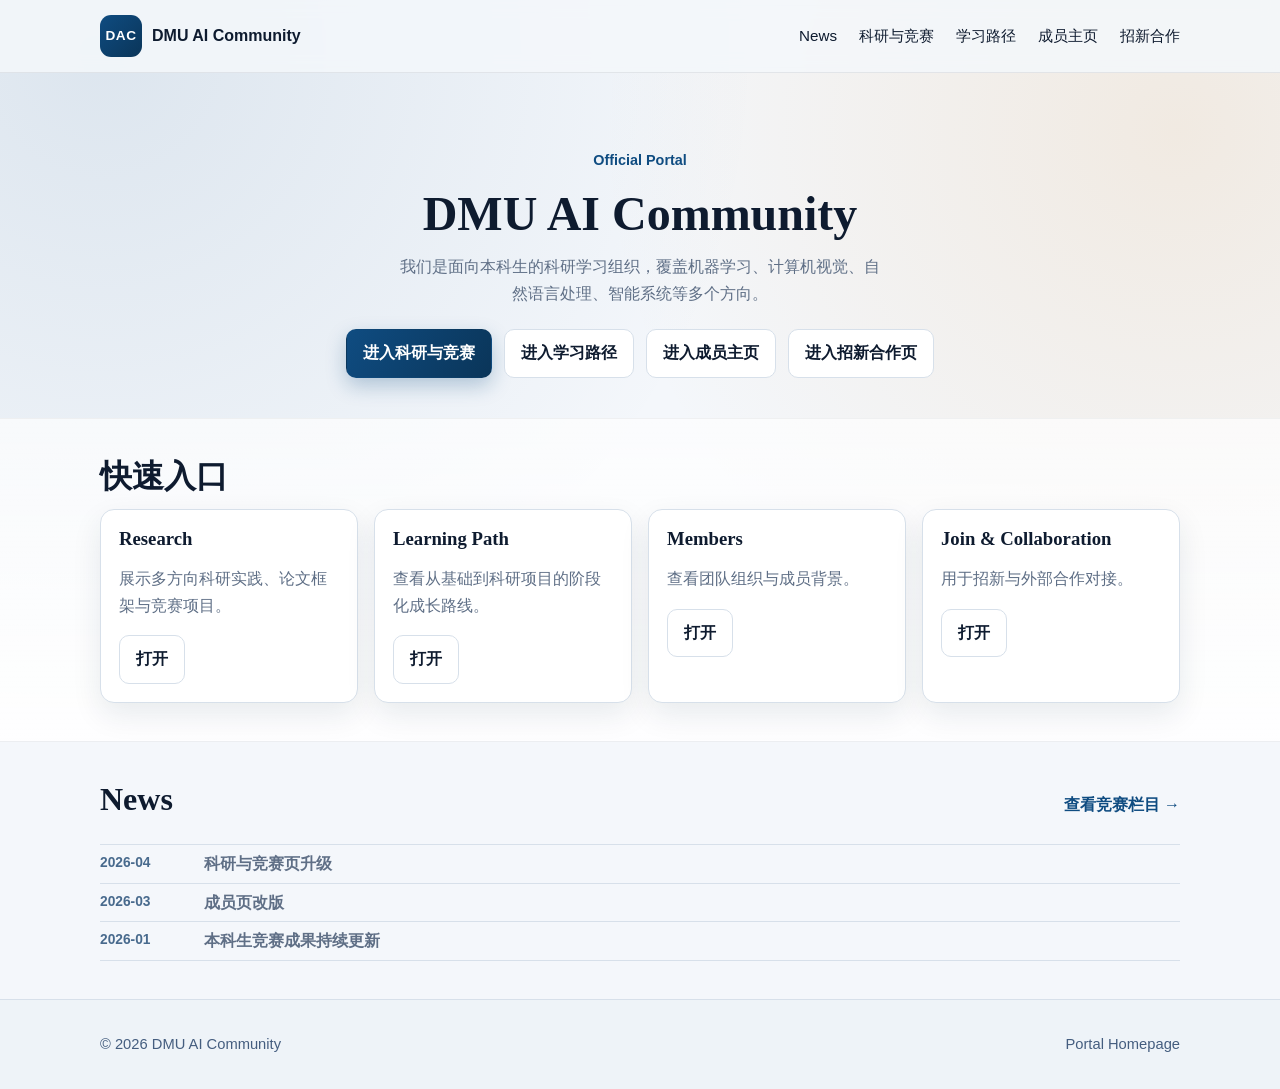
==== index.html @ ff01324c "DAC" ====
﻿<!doctype html>
<html lang="zh-CN">
<head>
  <meta charset="UTF-8" />
  <meta name="viewport" content="width=device-width, initial-scale=1.0" />
  <title>DMU AI Community | 本科生科研学习 Community</title>
  <meta name="description" content="DMU AI Community  门户首页。" />
  <link rel="stylesheet" href="./styles.css" />
</head>
<body class="portal-page">
  <header class="site-header" id="top">
    <div class="container nav-wrap">
      <a class="brand" href="./index.html">
        <span class="brand-mark">DAC</span>
        <span class="brand-text">DMU AI Community</span>
      </a>
      <button class="menu-btn" id="menuBtn" aria-label="切换导航">菜单</button>
      <nav id="nav" class="nav-links">
        <a href="#news">News</a>
        <a href="./research.html">科研与竞赛</a>
        <a href="./learning.html">学习路径</a>
        <a href="./members.html">成员主页</a>
        <a href="./collab.html">招新合作</a>
      </nav>
    </div>
  </header>

  <main>
    <section class="hero">
      <div class="container hero-grid">
        <div>
          <p class="eyebrow">Official Portal</p>
          <h1>DMU AI Community</h1>
          <p class="hero-sub">
            我们是面向本科生的科研学习组织，覆盖机器学习、计算机视觉、自然语言处理、智能系统等多个方向。
          </p>
          <div class="hero-actions">
            <a class="btn btn-primary" href="./research.html">进入科研与竞赛</a>
            <a class="btn btn-ghost" href="./learning.html">进入学习路径</a>
            <a class="btn btn-ghost" href="./members.html">进入成员主页</a>
            <a class="btn btn-ghost" href="./collab.html">进入招新合作页</a>
          </div>
        </div>
      </div>
    </section>

    <section class="section alt">
      <div class="container">
        <h2>快速入口</h2>
        <div class="cards four">
          <article class="card">
            <h3>Research</h3>
            <p>展示多方向科研实践、论文框架与竞赛项目。</p>
            <a class="btn btn-ghost" href="./research.html">打开</a>
          </article>
          <article class="card">
            <h3>Learning Path</h3>
            <p>查看从基础到科研项目的阶段化成长路线。</p>
            <a class="btn btn-ghost" href="./learning.html">打开</a>
          </article>
          <article class="card">
            <h3>Members</h3>
            <p>查看团队组织与成员背景。</p>
            <a class="btn btn-ghost" href="./members.html">打开</a>
          </article>
          <article class="card">
            <h3>Join & Collaboration</h3>
            <p>用于招新与外部合作对接。</p>
            <a class="btn btn-ghost" href="./collab.html">打开</a>
          </article>
        </div>
      </div>
    </section>

    <section class="section" id="news">
      <div class="container">
        <div class="section-head">
          <h2>News</h2>
          <a href="./research.html#competitions">查看竞赛栏目 →</a>
        </div>
        <ul class="news-list">
          <li>
            <span class="news-date">2026-04</span>
            <p class="news-title">科研与竞赛页升级</p>
          </li>
          <li>
            <span class="news-date">2026-03</span>
            <p class="news-title">成员页改版</p>
          </li>
          <li>
            <span class="news-date">2026-01</span>
            <p class="news-title">本科生竞赛成果持续更新</p>
          </li>
        </ul>
      </div>
    </section>
  </main>

  <footer class="site-footer">
    <div class="container footer-wrap">
      <p>© 2026 DMU AI Community </p>
      <p>Portal Homepage</p>
    </div>
  </footer>

  <script src="./script.js"></script>
</body>
</html>
---- styles.css ----
﻿:root {
  --bg: #f4f7fb;
  --surface: #ffffff;
  --ink: #0e1b2f;
  --muted: #5f6f86;
  --brand: #0f4c81;
  --brand-strong: #0a3559;
  --accent: #d98b2b;
  --line: #d7e0ea;
  --radius: 14px;
  --shadow: 0 12px 30px rgba(16, 44, 72, 0.09);
  --hero-glow-a: rgba(15, 76, 129, 0.08);
  --hero-glow-b: rgba(217, 139, 43, 0.1);
  --header-bg: rgba(244, 247, 251, 0.86);
}

* {
  box-sizing: border-box;
}

html {
  scroll-behavior: smooth;
}

body {
  margin: 0;
  font-family: "Segoe UI", "PingFang SC", "Hiragino Sans GB", "Microsoft YaHei", "Noto Sans CJK SC", sans-serif;
  color: var(--ink);
  background:
    radial-gradient(circle at 8% 5%, var(--hero-glow-a), transparent 42%),
    radial-gradient(circle at 92% 12%, var(--hero-glow-b), transparent 38%),
    var(--bg);
  line-height: 1.65;
}

body.portal-page {
  --brand: #0f4c81;
  --brand-strong: #0a3559;
  --accent: #d98b2b;
  --hero-glow-a: rgba(15, 76, 129, 0.1);
  --hero-glow-b: rgba(217, 139, 43, 0.12);
}

body.research-page {
  --brand: #005a56;
  --brand-strong: #013f3c;
  --accent: #c06f22;
  --hero-glow-a: rgba(0, 90, 86, 0.13);
  --hero-glow-b: rgba(192, 111, 34, 0.11);
}

body.members-page {
  --brand: #8b2f4b;
  --brand-strong: #682239;
  --accent: #2f6f8b;
  --hero-glow-a: rgba(139, 47, 75, 0.12);
  --hero-glow-b: rgba(47, 111, 139, 0.1);
}

body.collab-page {
  --brand: #7a5416;
  --brand-strong: #5c3f10;
  --accent: #1e6b5f;
  --hero-glow-a: rgba(122, 84, 22, 0.14);
  --hero-glow-b: rgba(30, 107, 95, 0.12);
}

body.learning-simple-page {
  background: #f7f9fc;
}

.container {
  width: min(1080px, 92%);
  margin: 0 auto;
}

.site-header {
  position: sticky;
  top: 0;
  z-index: 40;
  backdrop-filter: blur(8px);
  border-bottom: 1px solid rgba(14, 27, 47, 0.08);
  background: var(--header-bg);
}

.nav-wrap {
  display: flex;
  align-items: center;
  justify-content: space-between;
  min-height: 72px;
}

.brand {
  display: inline-flex;
  align-items: center;
  gap: 10px;
  text-decoration: none;
  color: inherit;
  font-weight: 600;
}

.brand-mark {
  display: inline-grid;
  place-items: center;
  width: 42px;
  height: 42px;
  border-radius: 11px;
  background: linear-gradient(135deg, var(--brand), var(--brand-strong));
  color: #fff;
  font-size: 0.85rem;
  letter-spacing: 0.04em;
}

.nav-links {
  display: flex;
  gap: 22px;
}

.nav-links a {
  color: var(--ink);
  text-decoration: none;
  font-weight: 500;
  font-size: 0.95rem;
}

.nav-links a:hover {
  color: var(--brand);
}

.menu-btn {
  display: none;
  border: 1px solid var(--line);
  background: #fff;
  color: var(--ink);
  border-radius: 10px;
  padding: 8px 12px;
}

.hero {
  padding: 76px 0 40px;
}

.hero-grid {
  display: block;
}

.hero-grid > div {
  max-width: 820px;
  margin: 0 auto;
  text-align: center;
}

.eyebrow {
  font-size: 0.9rem;
  color: var(--brand);
  font-weight: 600;
  margin: 0;
}

h1,
h2,
h3 {
  font-family: Georgia, "Times New Roman", "Songti SC", "SimSun", serif;
  line-height: 1.2;
  margin: 0 0 12px;
}

h1 {
  font-size: clamp(2rem, 4vw, 3rem);
  margin-top: 12px;
}

h2 {
  font-size: clamp(1.5rem, 2.5vw, 2rem);
}

.hero-sub {
  color: var(--muted);
  max-width: 54ch;
  margin: 0 auto;
}

.hero-actions {
  display: flex;
  gap: 12px;
  flex-wrap: wrap;
  justify-content: center;
  margin-top: 22px;
}

.btn {
  display: inline-block;
  text-decoration: none;
  font-weight: 600;
  padding: 10px 16px;
  border-radius: 10px;
  border: 1px solid transparent;
  transition: transform 0.2s ease, box-shadow 0.2s ease;
}

.btn:hover {
  transform: translateY(-1px);
}

.btn-primary {
  background: linear-gradient(120deg, var(--brand), var(--brand-strong));
  color: #fff;
  box-shadow: 0 8px 20px rgba(15, 76, 129, 0.27);
}

.btn-ghost {
  border-color: var(--line);
  color: var(--ink);
  background: #fff;
}

.hero-card,
.card,
.join-card {
  background: var(--surface);
  border: 1px solid var(--line);
  border-radius: var(--radius);
  box-shadow: var(--shadow);
}

.hero-card {
  padding: 20px;
  border-top: 4px solid var(--accent);
}

.hero-card ul {
  margin: 0;
  padding-left: 20px;
}

.section {
  padding: 38px 0;
}

.section.alt {
  background: linear-gradient(180deg, rgba(255, 255, 255, 0.66), rgba(255, 255, 255, 0.9));
  border-top: 1px solid rgba(14, 27, 47, 0.06);
  border-bottom: 1px solid rgba(14, 27, 47, 0.06);
}

.section p {
  color: var(--muted);
}

.section-head {
  display: flex;
  align-items: baseline;
  justify-content: space-between;
  gap: 16px;
}

.section-head a {
  color: var(--brand);
  text-decoration: none;
  font-weight: 600;
}

.path-list {
  margin: 10px 0 0;
  padding-left: 18px;
}

.path-list li {
  margin: 8px 0;
}

.path-list a {
  color: var(--brand);
  text-decoration: none;
}

.path-list a:hover {
  text-decoration: underline;
}

.learning-main .section {
  padding: 20px 0;
}

.learning-wrap {
  max-width: 760px;
}

.learning-wrap h1 {
  margin-bottom: 8px;
}

.learning-wrap h2 {
  font-size: 1.25rem;
  margin-bottom: 8px;
}

.news-list {
  list-style: none;
  padding: 0;
  margin: 14px 0 0;
  border-top: 1px solid var(--line);
}

.news-list li {
  display: grid;
  grid-template-columns: 92px 1fr;
  gap: 12px;
  padding: 8px 0;
  border-bottom: 1px solid var(--line);
}

.news-date {
  font-size: 0.86rem;
  color: #486a8d;
  font-weight: 600;
  line-height: 1.5;
}

.news-title {
  margin: 0;
  color: var(--ink);
  font-weight: 600;
  line-height: 1.35;
}

.chips {
  display: flex;
  flex-wrap: wrap;
  gap: 10px;
  margin-top: 14px;
}

.chips span {
  border: 1px solid var(--line);
  background: #fff;
  padding: 6px 12px;
  border-radius: 999px;
  font-size: 0.9rem;
  color: #32435d;
}

.cards {
  display: grid;
  gap: 16px;
  margin-top: 14px;
}

.cards.two {
  grid-template-columns: repeat(2, minmax(0, 1fr));
}

.cards.three {
  grid-template-columns: repeat(3, minmax(0, 1fr));
}

.cards.four {
  grid-template-columns: repeat(4, minmax(0, 1fr));
}

.card {
  padding: 18px;
}

.card h3 {
  margin-bottom: 8px;
}

.card-date {
  margin: 0 0 8px;
  font-size: 0.82rem;
  color: #436489;
  font-weight: 600;
}

.profile p {
  margin: 6px 0;
}

.member-grid {
  display: grid;
  gap: 16px;
  margin-top: 14px;
}

.members-grid-six {
  grid-template-columns: repeat(6, minmax(0, 1fr));
}

.advisor-card {
  padding: 12px;
  display: grid;
  grid-template-columns: 120px 1fr;
  align-items: center;
  gap: 14px;
}

.advisor-photo-link {
  display: block;
  border-radius: 12px;
  overflow: hidden;
  background: #f2f6fb;
}

.advisor-photo {
  width: 100%;
  aspect-ratio: 1 / 1;
  object-fit: cover;
  display: block;
}

.member-card {
  padding: 0;
  overflow: hidden;
}

.member-photo-link {
  display: block;
  background: #f2f6fb;
}

.member-photo {
  display: block;
  width: 100%;
  aspect-ratio: 4 / 5;
  object-fit: cover;
}

.member-meta {
  padding: 14px 16px 16px;
}

.member-meta h3 {
  margin-bottom: 6px;
}

.member-meta p {
  margin: 5px 0;
}

.compact-member .member-meta {
  padding: 10px;
}

.compact-member .member-meta h3 {
  font-size: 1rem;
  margin-bottom: 4px;
}

.compact-member .member-meta p {
  font-size: 0.86rem;
  line-height: 1.45;
}

.direction-thumb {
  display: block;
  width: 100%;
  margin-top: 10px;
  border-radius: 10px;
  border: 1px solid var(--line);
}

.direction-note {
  margin-top: 8px;
  font-size: 0.9rem;
}

.framework-list {
  display: grid;
  gap: 16px;
}

.paper-card {
  padding: 12px;
  display: grid;
  grid-template-columns: 1fr 1fr;
  gap: 14px;
  align-items: start;
}

.paper-figure {
  width: 100%;
  border-radius: 10px;
  border: 1px solid var(--line);
  background: #f4f7fb;
}

.paper-info p {
  margin: 6px 0;
}

.students {
  margin-top: 16px;
}

.join {
  padding-bottom: 52px;
}

.join-grid {
  display: grid;
  grid-template-columns: 1.15fr 0.85fr;
  gap: 20px;
}

.join-grid ul {
  margin: 8px 0 0;
  padding-left: 20px;
  color: var(--muted);
}

.join-card {
  padding: 18px;
  align-self: start;
  border-top: 4px solid var(--accent);
}

.site-footer {
  border-top: 1px solid var(--line);
  background: #eef3f8;
  padding: 18px 0;
}

.footer-wrap {
  display: flex;
  justify-content: space-between;
  gap: 18px;
  flex-wrap: wrap;
  font-size: 0.92rem;
  color: #445d7f;
}

@media (max-width: 900px) {
  .hero-grid,
  .join-grid,
  .cards.three,
  .cards.four,
  .cards.two,
  .members-grid-six {
    grid-template-columns: 1fr;
  }

  .news-list li {
    grid-template-columns: 1fr;
    gap: 4px;
  }

  .paper-card {
    grid-template-columns: 1fr;
  }

  .advisor-card {
    grid-template-columns: 90px 1fr;
  }

  .menu-btn {
    display: inline-block;
  }

  .nav-links {
    position: absolute;
    right: 4%;
    top: 70px;
    width: min(280px, 92vw);
    background: #fff;
    border: 1px solid var(--line);
    border-radius: 12px;
    padding: 12px;
    display: none;
    flex-direction: column;
    gap: 8px;
    box-shadow: var(--shadow);
  }

  .nav-links.open {
    display: flex;
  }
}

@media (max-width: 1280px) {
  .members-grid-six {
    grid-template-columns: repeat(3, minmax(0, 1fr));
  }
}
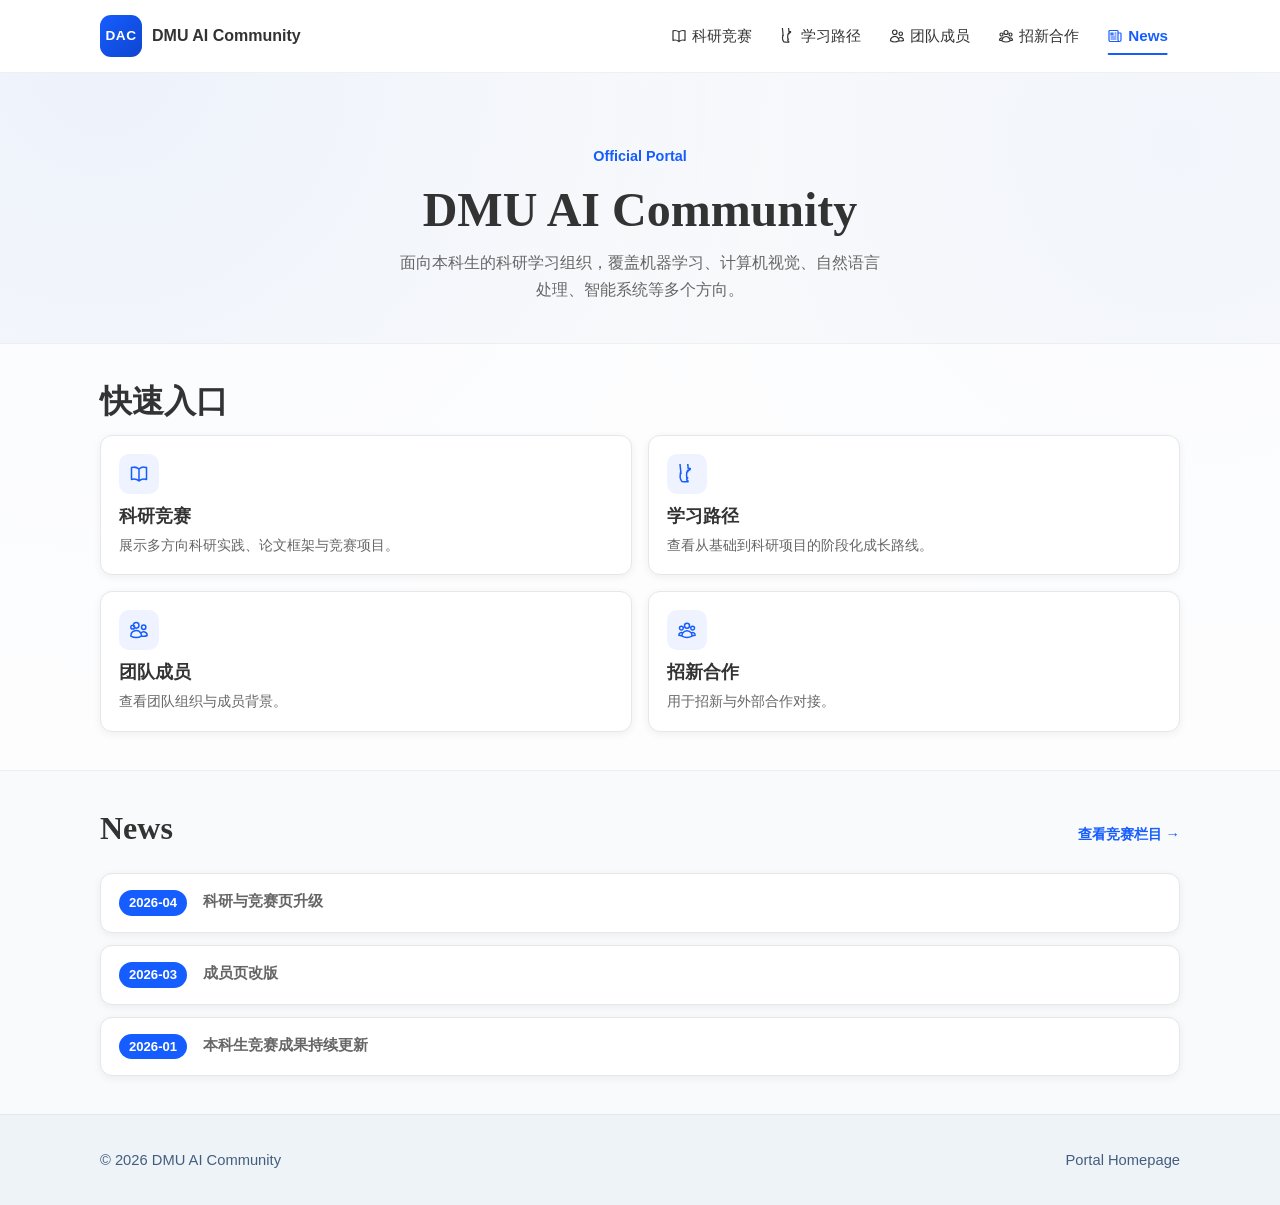
==== commit 4ce66f20: "Refactor into modular CSS/JS structure CSS: Split monolithic styles.css (920 lines) into:   - css/to" ====
--- a/index.html
+++ b/index.html
@@ -1,13 +1,14 @@
-﻿<!doctype html>
+<!doctype html>
 <html lang="zh-CN">
 <head>
   <meta charset="UTF-8" />
   <meta name="viewport" content="width=device-width, initial-scale=1.0" />
-  <title>DMU AI Community | 本科生科研学习 Community</title>
-  <meta name="description" content="DMU AI Community  门户首页。" />
-  <link rel="stylesheet" href="./styles.css" />
+  <title>DMU AI Community | 首页</title>
+  <meta name="description" content="DMU AI Community 门户首页。" />
+  <link rel="stylesheet" href="./css/main.css" />
 </head>
 <body class="portal-page">
+  <!-- ========== Navigation ========== -->
   <header class="site-header" id="top">
     <div class="container nav-wrap">
       <a class="brand" href="./index.html">
@@ -15,16 +16,12 @@
         <span class="brand-text">DMU AI Community</span>
       </a>
       <button class="menu-btn" id="menuBtn" aria-label="切换导航">菜单</button>
-      <nav id="nav" class="nav-links">
-        <a href="#news">News</a>
-        <a href="./research.html">科研与竞赛</a>
-        <a href="./learning.html">学习路径</a>
-        <a href="./members.html">成员主页</a>
-        <a href="./collab.html">招新合作</a>
-      </nav>
+      <nav class="nav-links"></nav>
     </div>
   </header>
+  <div class="nav-mobile" id="navMobile"></div>
 
+  <!-- ========== Main Content ========== -->
   <main>
     <section class="hero">
       <div class="container hero-grid">
@@ -32,15 +29,8 @@
           <p class="eyebrow">Official Portal</p>
           <h1>DMU AI Community</h1>
           <p class="hero-sub">
-            我们是面向本科生的科研学习组织，覆盖机器学习、计算机视觉、自然语言处理、智能系统等多个方向。
-          </p>
-          <div class="hero-actions">
-            <a class="btn btn-primary" href="./research.html">进入科研与竞赛</a>
-            <a class="btn btn-ghost" href="./learning.html">进入学习路径</a>
-            <a class="btn btn-ghost" href="./members.html">进入成员主页</a>
-            <a class="btn btn-ghost" href="./collab.html">进入招新合作页</a>
-          </div>
-        </div>
+            面向本科生的科研学习组织，覆盖机器学习、计算机视觉、自然语言处理、智能系统等多个方向。
+          </p></div>
       </div>
     </section>
 
@@ -49,24 +39,32 @@
         <h2>快速入口</h2>
         <div class="cards four">
           <article class="card">
-            <h3>Research</h3>
+            <div class="card-icon">
+              <svg xmlns="http://www.w3.org/2000/svg" fill="none" viewBox="0 0 24 24" stroke-width="1.8" stroke="currentColor"><path stroke-linecap="round" stroke-linejoin="round" d="M12 6.042A8.967 8.967 0 0 0 6 3.75c-1.052 0-2.062.18-3 .512v14.25A8.987 8.987 0 0 1 6 18c2.305 0 4.408.867 6 2.292m0-14.25a8.966 8.966 0 0 1 6-2.292c1.052 0 2.062.18 3 .512v14.25A8.987 8.987 0 0 0 18 18a8.967 8.967 0 0 0-6 2.292m0-14.25v14.25" /></svg>
+            </div>
+            <h3>科研竞赛</h3>
             <p>展示多方向科研实践、论文框架与竞赛项目。</p>
-            <a class="btn btn-ghost" href="./research.html">打开</a>
           </article>
           <article class="card">
-            <h3>Learning Path</h3>
+            <div class="card-icon">
+              <svg xmlns="http://www.w3.org/2000/svg" fill="none" viewBox="0 0 24 24" stroke-width="1.8" stroke="currentColor"><path stroke-linecap="round" stroke-linejoin="round" d="M4.26 10.147a60.438 60.438 0 0 0-.5 4.78c0 1.194.224 2.347.616 3.395.393.992.92 1.86 1.556 2.564a25.25 25.25 0 0 0 4.78.5c.85-.004 1.705-.08 2.539-.214l-.183-1.043a9.492 9.492 0 0 1-1.484-1.01l.184-1.09a7.428 7.428 0 0 0 1.01-1.484l-1.042-.183a60.43 60.43 0 0 0-.214-2.54c.003-.2.003-.4.003-.603 0-.2-.001-.4-.003-.602a59.77 59.77 0 0 0 .214-2.539 9.483 9.483 0 0 1 1.484-1.01l-1.042-.183a7.428 7.428 0 0 0 1.01-1.484l1.09.184a9.492 9.492 0 0 1 1.484-1.01l.183-1.043a60.43 60.43 0 0 0-2.539-.214 60.438 60.438 0 0 0-.5-4.78 60.438 60.438 0 0 0-.5-4.78 60.43 60.43 0 0 0-2.539-.214 60.43 60.43 0 0 0-2.539.214 9.492 9.492 0 0 1-1.484 1.01l1.042.183a7.428 7.428 0 0 0-1.01 1.484l-1.09-.184a9.492 9.492 0 0 1-1.484-1.01l.183 1.043a60.43 60.43 0 0 0 .214 2.539 60.438 60.438 0 0 0 .5 4.78 60.438 60.438 0 0 0 .5 4.78c.067.33.119.662.152 1z" /></svg>
+            </div>
+            <h3>学习路径</h3>
             <p>查看从基础到科研项目的阶段化成长路线。</p>
-            <a class="btn btn-ghost" href="./learning.html">打开</a>
           </article>
           <article class="card">
-            <h3>Members</h3>
+            <div class="card-icon">
+              <svg xmlns="http://www.w3.org/2000/svg" fill="none" viewBox="0 0 24 24" stroke-width="1.8" stroke="currentColor"><path stroke-linecap="round" stroke-linejoin="round" d="M15 19.128a9.38 9.38 0 0 0 2.625.372 9.337 9.337 0 0 0 4.121-.952 4.125 4.125 0 0 0-7.533-2.493M15 19.128v-.003c0-1.113-.285-2.16-.786-3.07M15 19.128v.106A12.318 12.318 0 0 1 8.624 21c-2.331 0-4.512-.645-6.374-1.766l-.001-.109a6.375 6.375 0 0 1 11.964-3.07M12 6.375a3.375 3.375 0 1 1-6.75 0 3.375 3.375 0 0 1 6.75 0Zm8.25 2.25a2.625 2.625 0 1 1-5.25 0 2.625 2.625 0 0 1 5.25 0Zm-13.5 0a2.25 2.25 0 1 1-4.5 0 2.25 2.25 0 0 1 4.5 0Z" /></svg>
+            </div>
+            <h3>团队成员</h3>
             <p>查看团队组织与成员背景。</p>
-            <a class="btn btn-ghost" href="./members.html">打开</a>
           </article>
           <article class="card">
-            <h3>Join & Collaboration</h3>
+            <div class="card-icon">
+              <svg xmlns="http://www.w3.org/2000/svg" fill="none" viewBox="0 0 24 24" stroke-width="1.8" stroke="currentColor"><path stroke-linecap="round" stroke-linejoin="round" d="M18 18.72a9.094 9.094 0 0 0 3.741-.479 3 3 0 0 0-4.682-2.72m.94 3.198.001.031c0 .225-.012.447-.037.666A11.944 11.944 0 0 1 12 21c-2.17 0-4.207-.576-5.963-1.584A6.062 6.062 0 0 1 6 18.719m12 0a5.971 5.971 0 0 0-.941-3.197m0 0A5.995 5.995 0 0 0 12 12.75a5.995 5.995 0 0 0-5.058 2.772m0 0a3 3 0 0 0-4.681 2.72 8.986 8.986 0 0 0 3.74.477m.94-3.197a5.971 5.971 0 0 0-.94 3.197M15 6.75a3 3 0 1 1-6 0 3 3 0 0 1 6 0Zm6 3a2.25 2.25 0 1 1-4.5 0 2.25 2.25 0 0 1 4.5 0Zm-13.5 0a2.25 2.25 0 1 1-4.5 0 2.25 2.25 0 0 1 4.5 0Z" /></svg>
+            </div>
+            <h3>招新合作</h3>
             <p>用于招新与外部合作对接。</p>
-            <a class="btn btn-ghost" href="./collab.html">打开</a>
           </article>
         </div>
       </div>
@@ -79,15 +77,15 @@
           <a href="./research.html#competitions">查看竞赛栏目 →</a>
         </div>
         <ul class="news-list">
-          <li>
+          <li class="news-item">
             <span class="news-date">2026-04</span>
             <p class="news-title">科研与竞赛页升级</p>
           </li>
-          <li>
+          <li class="news-item">
             <span class="news-date">2026-03</span>
             <p class="news-title">成员页改版</p>
           </li>
-          <li>
+          <li class="news-item">
             <span class="news-date">2026-01</span>
             <p class="news-title">本科生竞赛成果持续更新</p>
           </li>
@@ -96,13 +94,9 @@
     </section>
   </main>
 
-  <footer class="site-footer">
-    <div class="container footer-wrap">
-      <p>© 2026 DMU AI Community </p>
-      <p>Portal Homepage</p>
-    </div>
-  </footer>
+  <div class="site-footer-placeholder"></div>
 
-  <script src="./script.js"></script>
+  <script src="./js/nav-config.js"></script>
+  <script type="module" src="./js/app.js"></script>
 </body>
 </html>
--- a/css/main.css
+++ b/css/main.css
@@ -0,0 +1,9 @@
+/* ========================================
+   DMU AI Club — Main CSS Entry
+   ======================================== */
+
+@import './tokens.css';
+@import './base.css';
+@import './components.css';
+@import './pages.css';
+@import './responsive.css';
